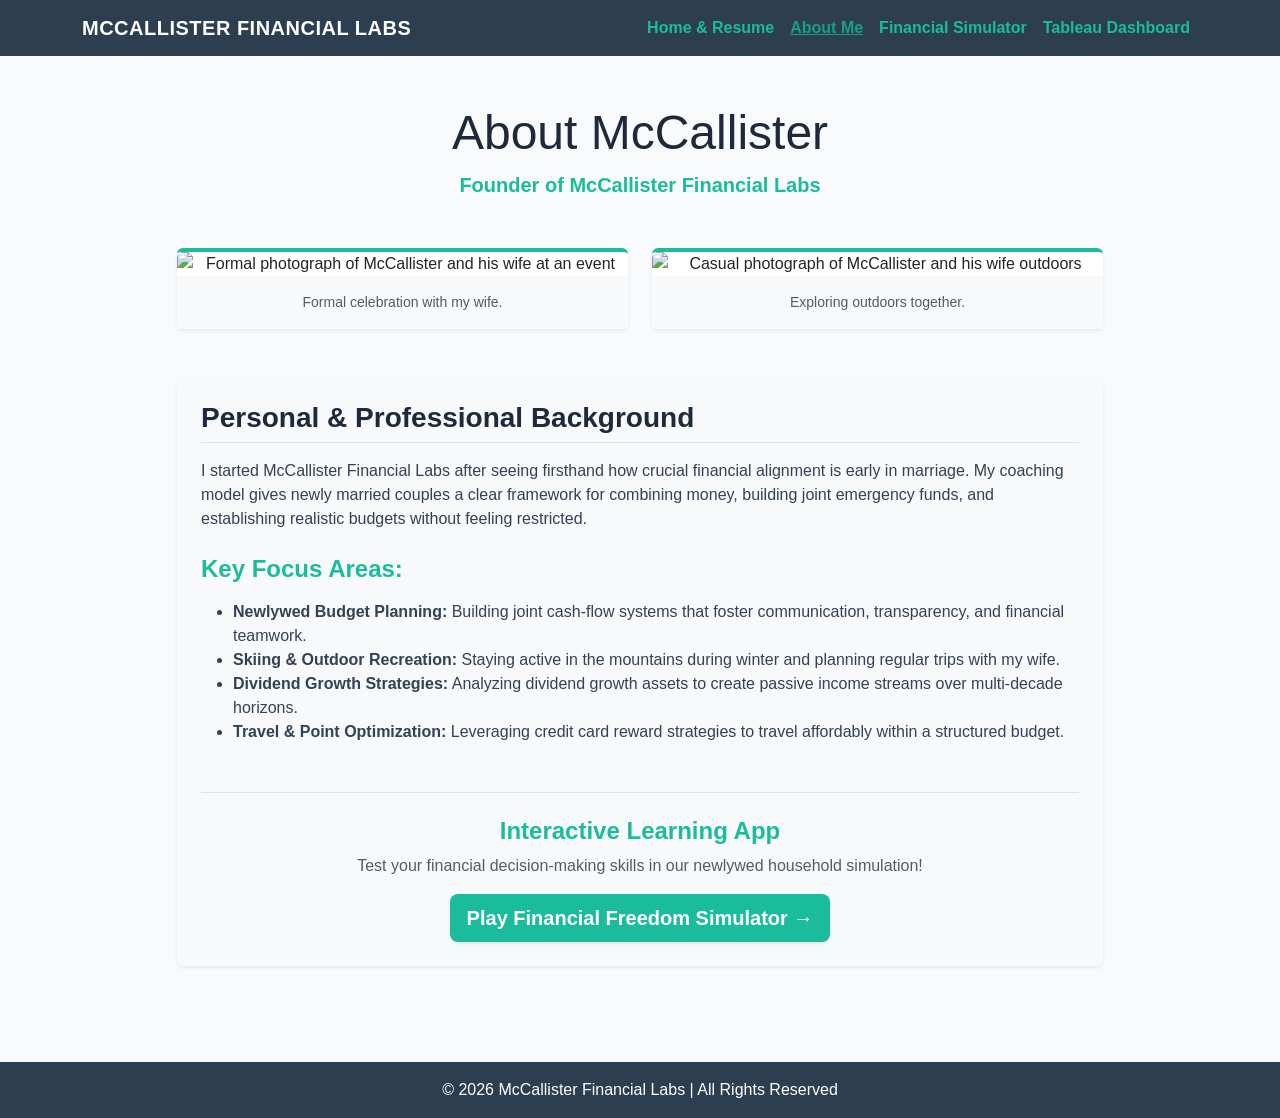
==== home/html/aboutme.html @ 0031b946 "Add files via upload" ====
<!DOCTYPE html>
<html lang="en">
<head>
    <meta charset="UTF-8">
    <meta name="viewport" content="width=device-width, initial-scale=1.0">
    <title>McCallister Financial Labs | About Me</title>
    <!-- Bootstrap CSS -->
    <link href="https://cdn.jsdelivr.net/npm/bootstrap@5.3.0/dist/css/bootstrap.min.css" rel="stylesheet">
    <!-- Custom Style Sheet Override -->
    <link rel="stylesheet" href="../styles/custom-bootstrap.css">
    <link rel="icon" type="image/x-icon" href="../favicon.ico">
</head>
<body>

    <!-- Navigation Bar -->
    <nav class="navbar navbar-expand-lg navbar-dark bg-dark">
        <div class="container">
            <a class="navbar-brand text-uppercase" href="../index.html">McCallister Financial Labs</a>
            <button class="navbar-toggler" type="button" data-bs-toggle="collapse" data-bs-target="#navbarNav">
                <span class="navbar-toggler-icon"></span>
            </button>
            <div class="collapse navbar-collapse" id="navbarNav">
                <ul class="navbar-nav ms-auto">
                    <li class="nav-item"><a class="nav-link" href="../index.html">Home & Resume</a></li>
                    <li class="nav-item"><a class="nav-link active" href="aboutme.html">About Me</a></li>
                    <li class="nav-item"><a class="nav-link" href="game.html">Financial Simulator</a></li>
                    <li class="nav-item"><a class="nav-link" href="tableau.html">Tableau Dashboard</a></li>
                </ul>
            </div>
        </div>
    </nav>

    <!-- Main Content -->
    <main class="container my-5">
        <div class="row">
            <div class="col-lg-10 mx-auto text-center">
                <h1 class="display-5 mb-2">About McCallister</h1>
                <p class="lead mb-5" style="color: #1abc9c; font-weight: 600;">Founder of McCallister Financial Labs</p>

                <!-- Dual Image Layout Section -->
                <div class="row g-4 mb-5 align-items-center">
                    <div class="col-md-6">
                        <div class="card border-0 shadow-sm" style="border-top: 4px solid #1abc9c !important;">
                            <img class="card-img-top img-fluid rounded-top" src="../images/IMG_4435.JPG" alt="Formal photograph of McCallister and his wife at an event">
                            <div class="card-body bg-light">
                                <p class="card-text text-muted small mb-0">Formal celebration with my wife.</p>
                            </div>
                        </div>
                    </div>
                    <div class="col-md-6">
                        <div class="card border-0 shadow-sm" style="border-top: 4px solid #1abc9c !important;">
                            <img class="card-img-top img-fluid rounded-top" src="../images/CuteCouplePhoto.png" alt="Casual photograph of McCallister and his wife outdoors">
                            <div class="card-body bg-light">
                                <p class="card-text text-muted small mb-0">Exploring outdoors together.</p>
                            </div>
                        </div>
                    </div>
                </div>

                <!-- Personal & Professional Background Card -->
                <div class="text-start bg-light p-4 rounded shadow-sm mb-5">
                    <h3 class="mb-3 border-bottom pb-2">Personal & Professional Background</h3>
                    <p>I started McCallister Financial Labs after seeing firsthand how crucial financial alignment is early in marriage. My coaching model gives newly married couples a clear framework for combining money, building joint emergency funds, and establishing realistic budgets without feeling restricted.</p>
                    
                    <h4 class="mt-4 mb-3" style="color: #1abc9c;">Key Focus Areas:</h4>
                    <ul>
                        <li><strong>Newlywed Budget Planning:</strong> Building joint cash-flow systems that foster communication, transparency, and financial teamwork.</li>
                        <li><strong>Skiing & Outdoor Recreation:</strong> Staying active in the mountains during winter and planning regular trips with my wife.</li>
                        <li><strong>Dividend Growth Strategies:</strong> Analyzing dividend growth assets to create passive income streams over multi-decade horizons.</li>
                        <li><strong>Travel & Point Optimization:</strong> Leveraging credit card reward strategies to travel affordably within a structured budget.</li>
                    </ul>

                    <!-- Interactive Web App Callout Section -->
                    <div class="text-center mt-5 pt-4 border-top">
                        <h4 style="color: #1abc9c;">Interactive Learning App</h4>
                        <p class="text-muted">Test your financial decision-making skills in our newlywed household simulation!</p>
                        <a href="game.html" class="btn btn-lg text-white shadow-sm" style="background-color: #1abc9c; font-weight: 600;">Play Financial Freedom Simulator &rarr;</a>
                    </div>
                </div>
            </div>
        </div>
    </main>

    <!-- Footer -->
    <footer class="bg-dark text-white text-center py-3">
        <p class="mb-0">&copy; 2026 McCallister Financial Labs | All Rights Reserved</p>
    </footer>

    <!-- Bootstrap JS Bundle -->
    <script src="https://cdn.jsdelivr.net/npm/bootstrap@5.3.0/dist/js/bootstrap.bundle.min.js"></script>
</body>
</html>
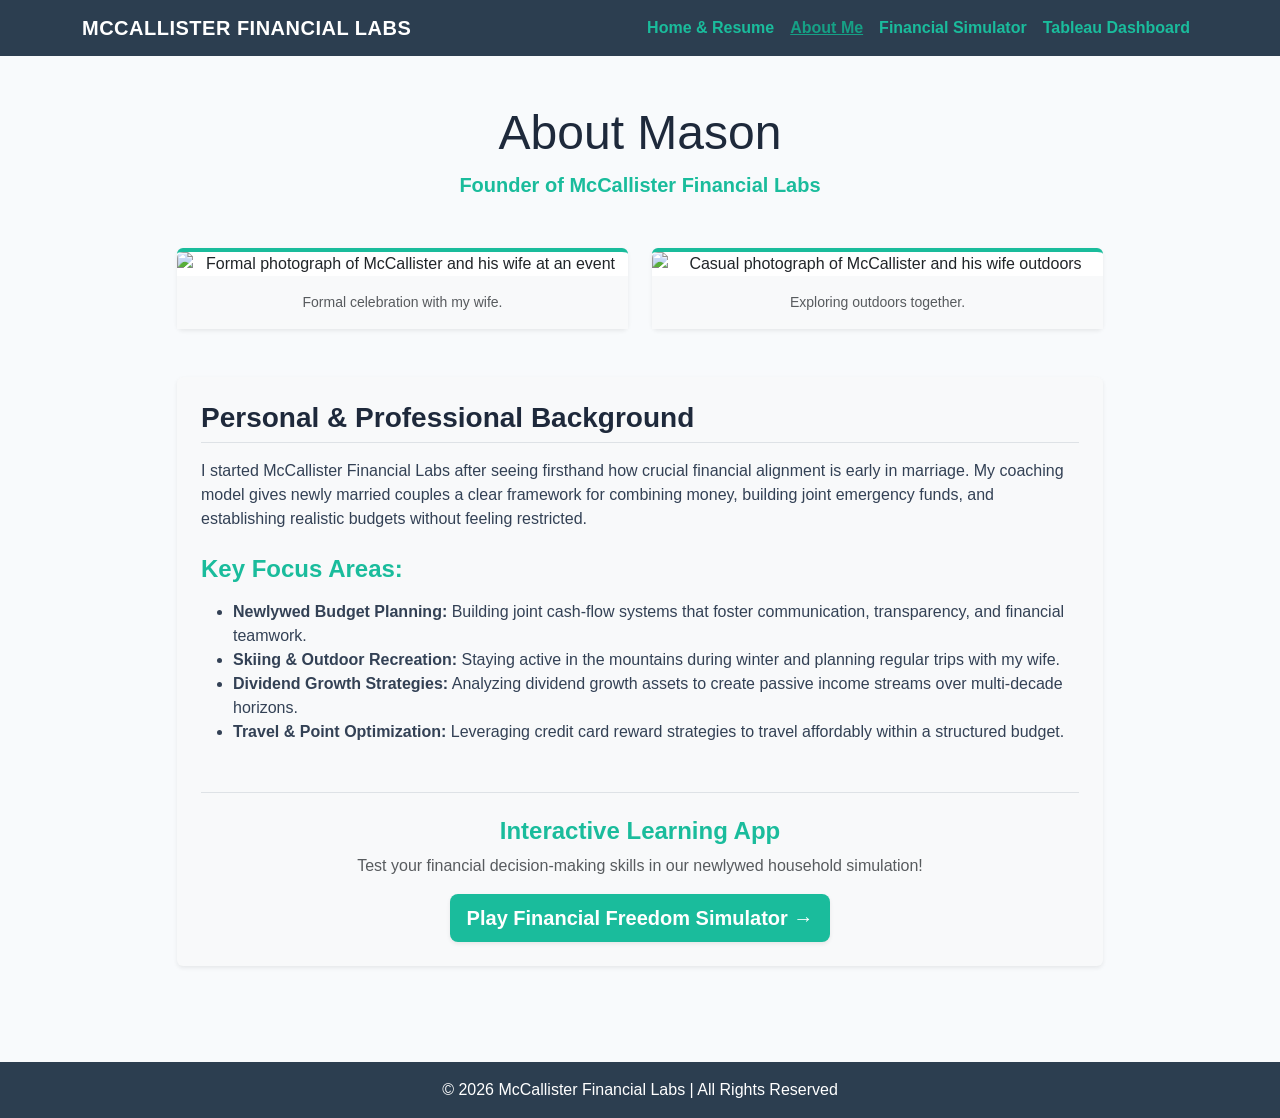
==== commit d5608c72: "Update header name from 'McCallister' to 'Mason'" ====
--- a/home/html/aboutme.html
+++ b/home/html/aboutme.html
@@ -34,7 +34,7 @@
     <main class="container my-5">
         <div class="row">
             <div class="col-lg-10 mx-auto text-center">
-                <h1 class="display-5 mb-2">About McCallister</h1>
+                <h1 class="display-5 mb-2">About Mason</h1>
                 <p class="lead mb-5" style="color: #1abc9c; font-weight: 600;">Founder of McCallister Financial Labs</p>
 
                 <!-- Dual Image Layout Section -->
@@ -89,4 +89,4 @@
     <!-- Bootstrap JS Bundle -->
     <script src="https://cdn.jsdelivr.net/npm/bootstrap@5.3.0/dist/js/bootstrap.bundle.min.js"></script>
 </body>
-</html>+</html>
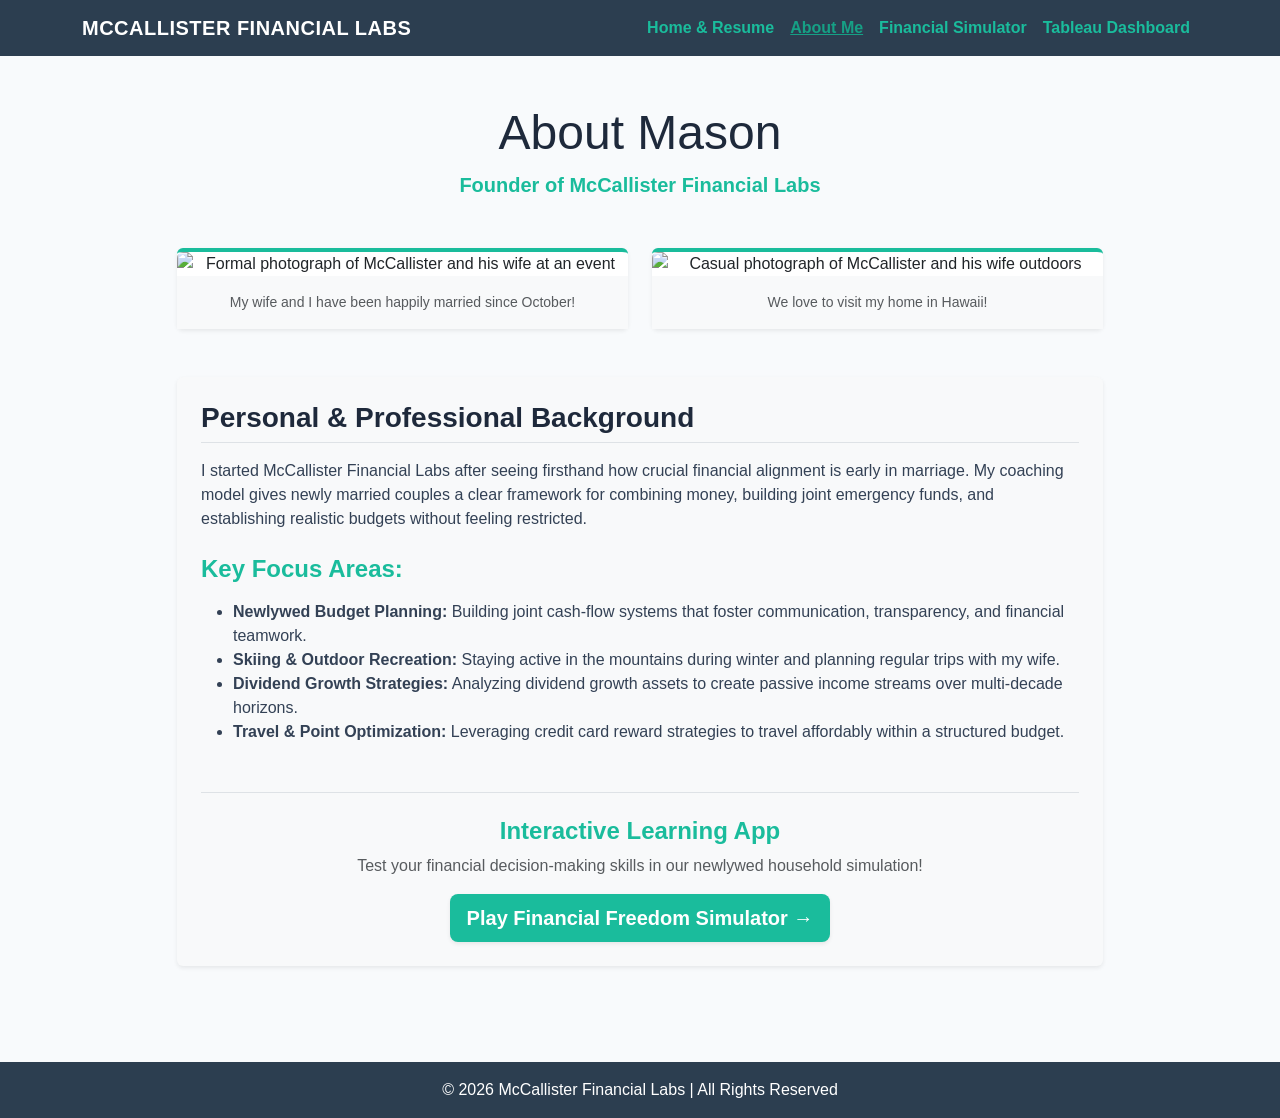
==== commit 2d37e776: "Update personal descriptions in aboutme.html" ====
--- a/home/html/aboutme.html
+++ b/home/html/aboutme.html
@@ -43,7 +43,7 @@
                         <div class="card border-0 shadow-sm" style="border-top: 4px solid #1abc9c !important;">
                             <img class="card-img-top img-fluid rounded-top" src="../images/IMG_4435.JPG" alt="Formal photograph of McCallister and his wife at an event">
                             <div class="card-body bg-light">
-                                <p class="card-text text-muted small mb-0">Formal celebration with my wife.</p>
+                                <p class="card-text text-muted small mb-0">My wife and I have been happily married since October!</p>
                             </div>
                         </div>
                     </div>
@@ -51,7 +51,7 @@
                         <div class="card border-0 shadow-sm" style="border-top: 4px solid #1abc9c !important;">
                             <img class="card-img-top img-fluid rounded-top" src="../images/CuteCouplePhoto.png" alt="Casual photograph of McCallister and his wife outdoors">
                             <div class="card-body bg-light">
-                                <p class="card-text text-muted small mb-0">Exploring outdoors together.</p>
+                                <p class="card-text text-muted small mb-0">We love to visit my home in Hawaii!</p>
                             </div>
                         </div>
                     </div>
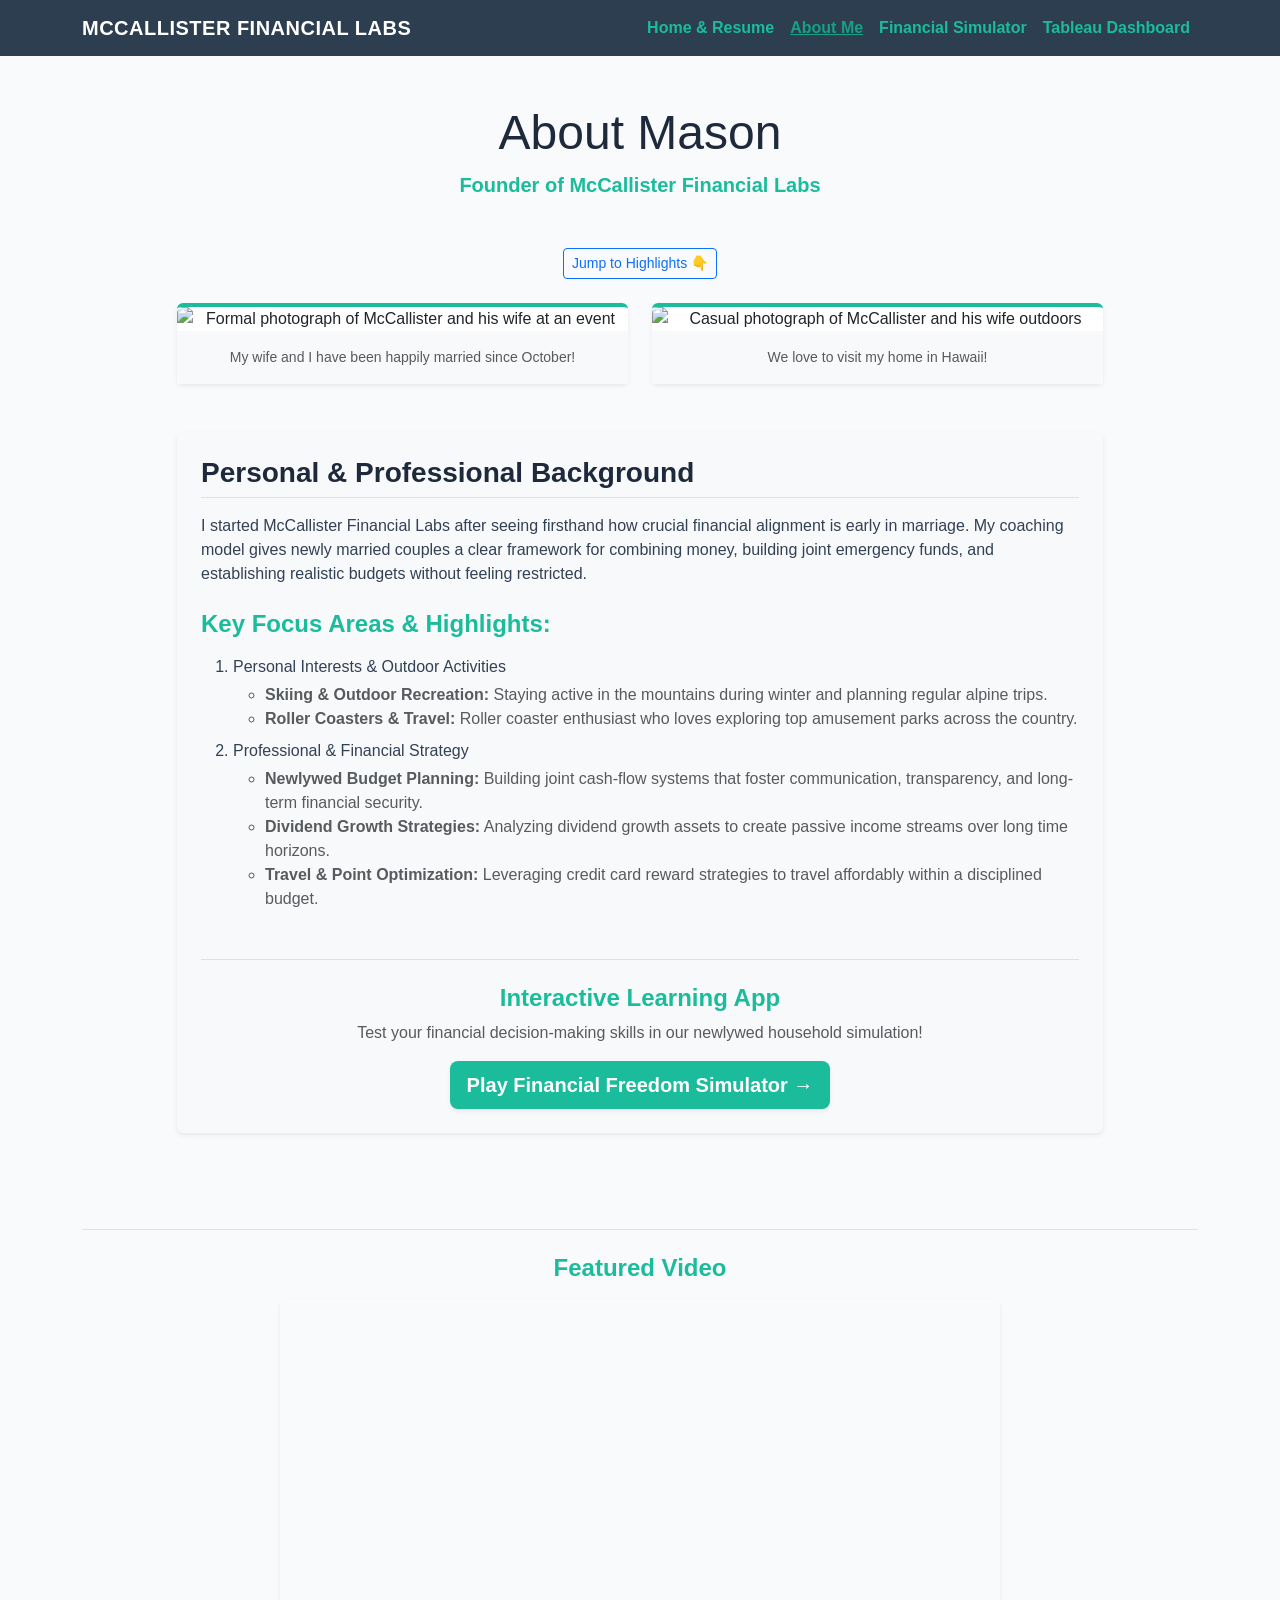
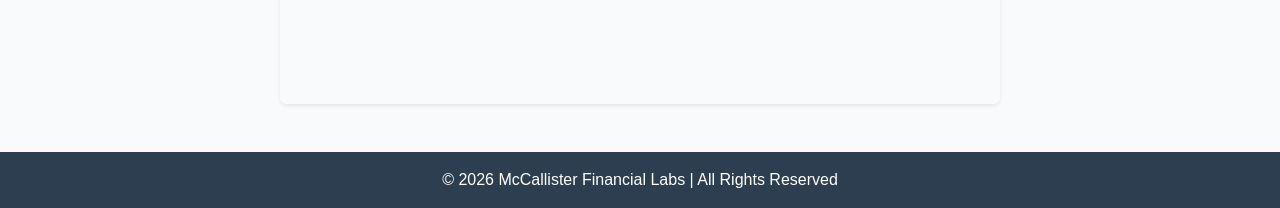
==== commit 457f1322: "Update aboutme.html" ====
--- a/home/html/aboutme.html
+++ b/home/html/aboutme.html
@@ -36,6 +36,9 @@
             <div class="col-lg-10 mx-auto text-center">
                 <h1 class="display-5 mb-2">About Mason</h1>
                 <p class="lead mb-5" style="color: #1abc9c; font-weight: 600;">Founder of McCallister Financial Labs</p>
+                <p class="text-center mb-4">
+                    <a href="#highlights" class="btn btn-outline-primary btn-sm">Jump to Highlights 👇</a>
+                </p>
 
                 <!-- Dual Image Layout Section -->
                 <div class="row g-4 mb-5 align-items-center">
@@ -56,19 +59,29 @@
                         </div>
                     </div>
                 </div>
-
+                
+<div id="highlights"></div>
                 <!-- Personal & Professional Background Card -->
                 <div class="text-start bg-light p-4 rounded shadow-sm mb-5">
                     <h3 class="mb-3 border-bottom pb-2">Personal & Professional Background</h3>
                     <p>I started McCallister Financial Labs after seeing firsthand how crucial financial alignment is early in marriage. My coaching model gives newly married couples a clear framework for combining money, building joint emergency funds, and establishing realistic budgets without feeling restricted.</p>
                     
-                    <h4 class="mt-4 mb-3" style="color: #1abc9c;">Key Focus Areas:</h4>
-                    <ul>
-                        <li><strong>Newlywed Budget Planning:</strong> Building joint cash-flow systems that foster communication, transparency, and financial teamwork.</li>
-                        <li><strong>Skiing & Outdoor Recreation:</strong> Staying active in the mountains during winter and planning regular trips with my wife.</li>
-                        <li><strong>Dividend Growth Strategies:</strong> Analyzing dividend growth assets to create passive income streams over multi-decade horizons.</li>
-                        <li><strong>Travel & Point Optimization:</strong> Leveraging credit card reward strategies to travel affordably within a structured budget.</li>
-                    </ul>
+                   <h4 class="mt-4 mb-3" style="color: #1abc9c;">Key Focus Areas & Highlights:</h4>
+        <ol class="pl-3">
+            <li class="font-weight-bold mb-2">Personal Interests & Outdoor Activities
+                <ul class="text-muted font-weight-normal mt-1 mb-2 pl-3">
+                    <li><strong>Skiing & Outdoor Recreation:</strong> Staying active in the mountains during winter and planning regular alpine trips.</li>
+                    <li><strong>Roller Coasters & Travel:</strong> Roller coaster enthusiast who loves exploring top amusement parks across the country.</li>
+                </ul>
+            </li>
+            <li class="font-weight-bold mb-2">Professional & Financial Strategy
+                <ul class="text-muted font-weight-normal mt-1 mb-2 pl-3">
+                    <li><strong>Newlywed Budget Planning:</strong> Building joint cash-flow systems that foster communication, transparency, and long-term financial security.</li>
+                    <li><strong>Dividend Growth Strategies:</strong> Analyzing dividend growth assets to create passive income streams over long time horizons.</li>
+                    <li><strong>Travel & Point Optimization:</strong> Leveraging credit card reward strategies to travel affordably within a disciplined budget.</li>
+                </ul>
+            </li>
+        </ol>
 
                     <!-- Interactive Web App Callout Section -->
                     <div class="text-center mt-5 pt-4 border-top">
@@ -77,6 +90,18 @@
                         <a href="game.html" class="btn btn-lg text-white shadow-sm" style="background-color: #1abc9c; font-weight: 600;">Play Financial Freedom Simulator &rarr;</a>
                     </div>
                 </div>
+            </div>
+        </div>
+        
+        <!-- Featured YouTube Video -->
+        <div class="text-center mt-5 pt-4 border-top">
+            <h4 class="mb-3" style="color: #1abc9c;">Featured Video</h4>
+            <div class="ratio ratio-16x9 mx-auto shadow-sm rounded mb-4" style="max-width: 720px;">
+                <iframe 
+                    src="https://www.youtube.com/embed/dQw4w9WgXcQ" 
+                    title="YouTube video player" 
+                    allowfullscreen>
+                </iframe>
             </div>
         </div>
     </main>
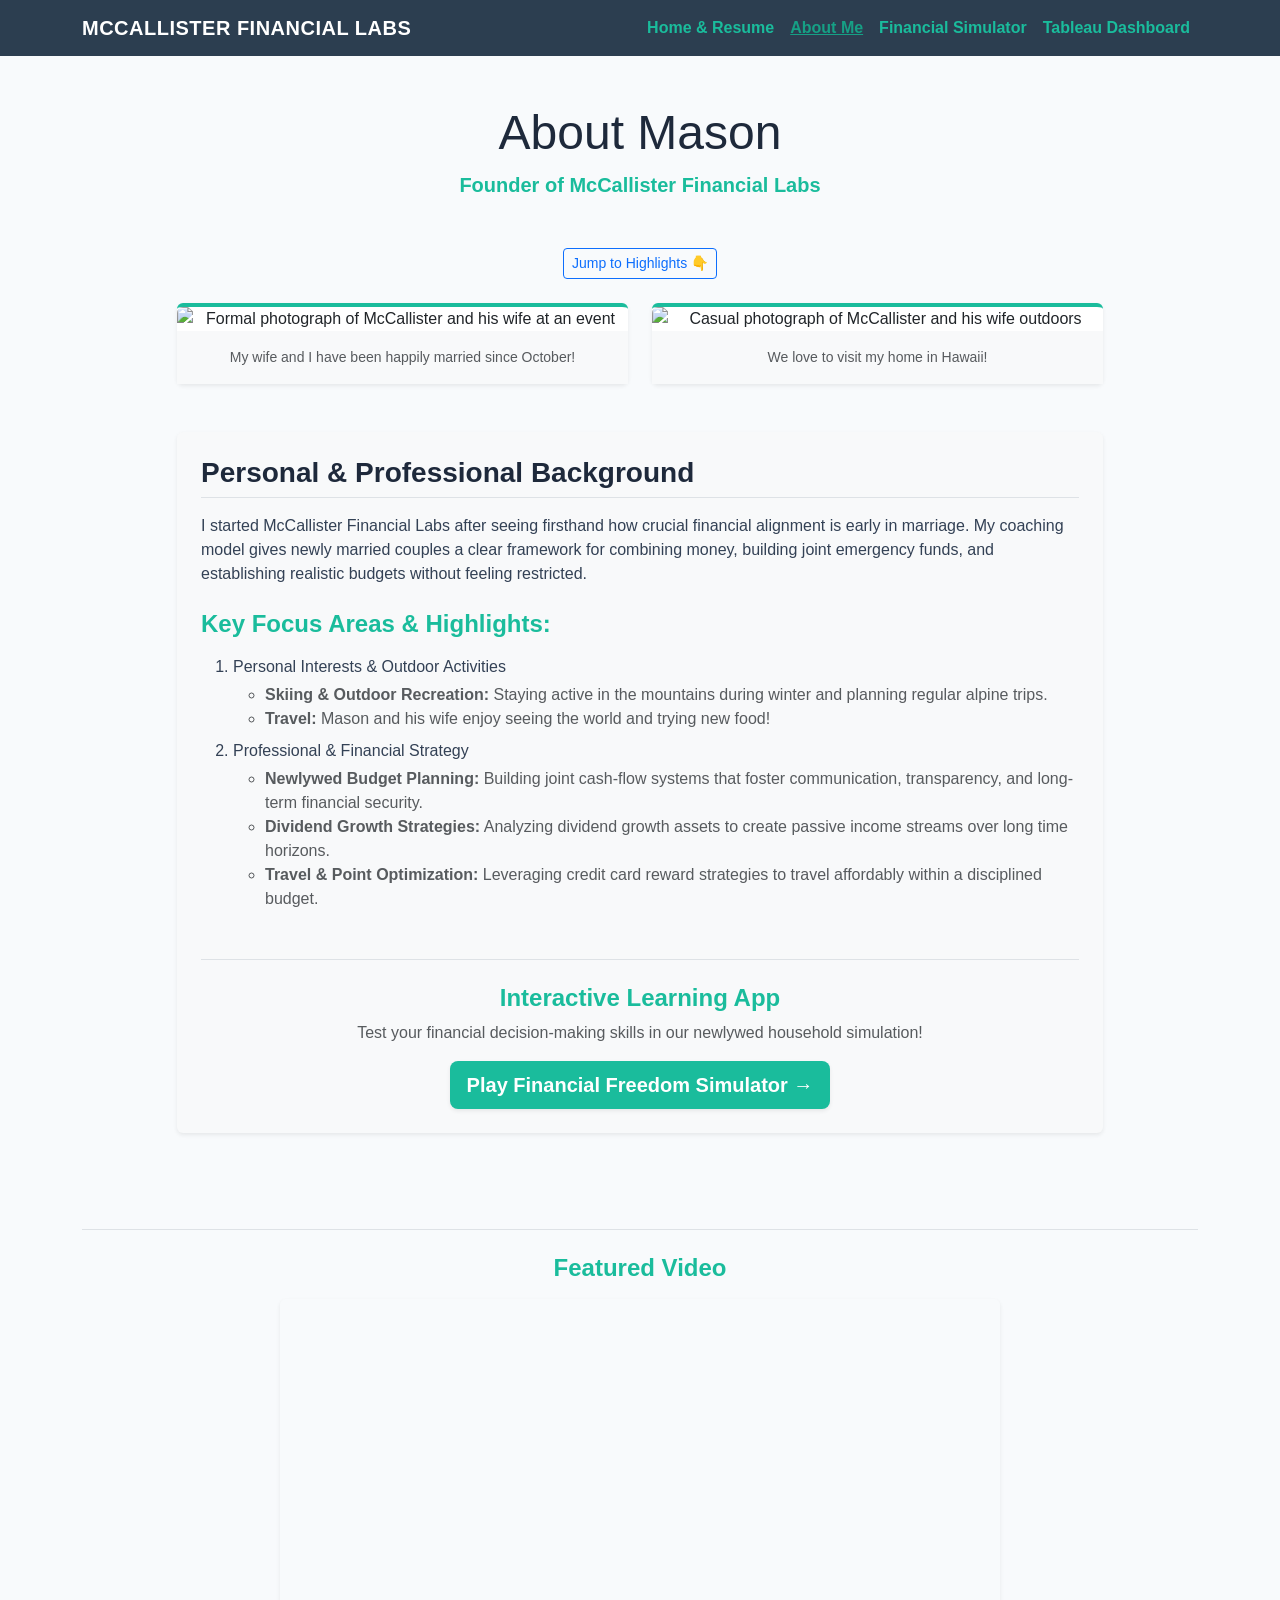
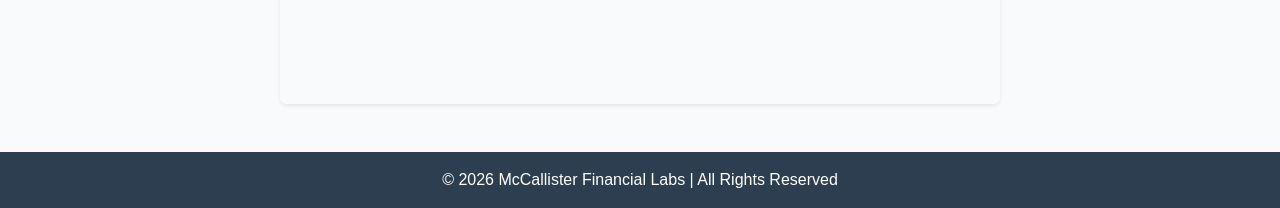
==== commit a799345f: "Update personal interests in aboutme.html" ====
--- a/home/html/aboutme.html
+++ b/home/html/aboutme.html
@@ -71,7 +71,7 @@
             <li class="font-weight-bold mb-2">Personal Interests & Outdoor Activities
                 <ul class="text-muted font-weight-normal mt-1 mb-2 pl-3">
                     <li><strong>Skiing & Outdoor Recreation:</strong> Staying active in the mountains during winter and planning regular alpine trips.</li>
-                    <li><strong>Roller Coasters & Travel:</strong> Roller coaster enthusiast who loves exploring top amusement parks across the country.</li>
+                    <li><strong>Travel:</strong> Mason and his wife enjoy seeing the world and trying new food!</li>
                 </ul>
             </li>
             <li class="font-weight-bold mb-2">Professional & Financial Strategy
